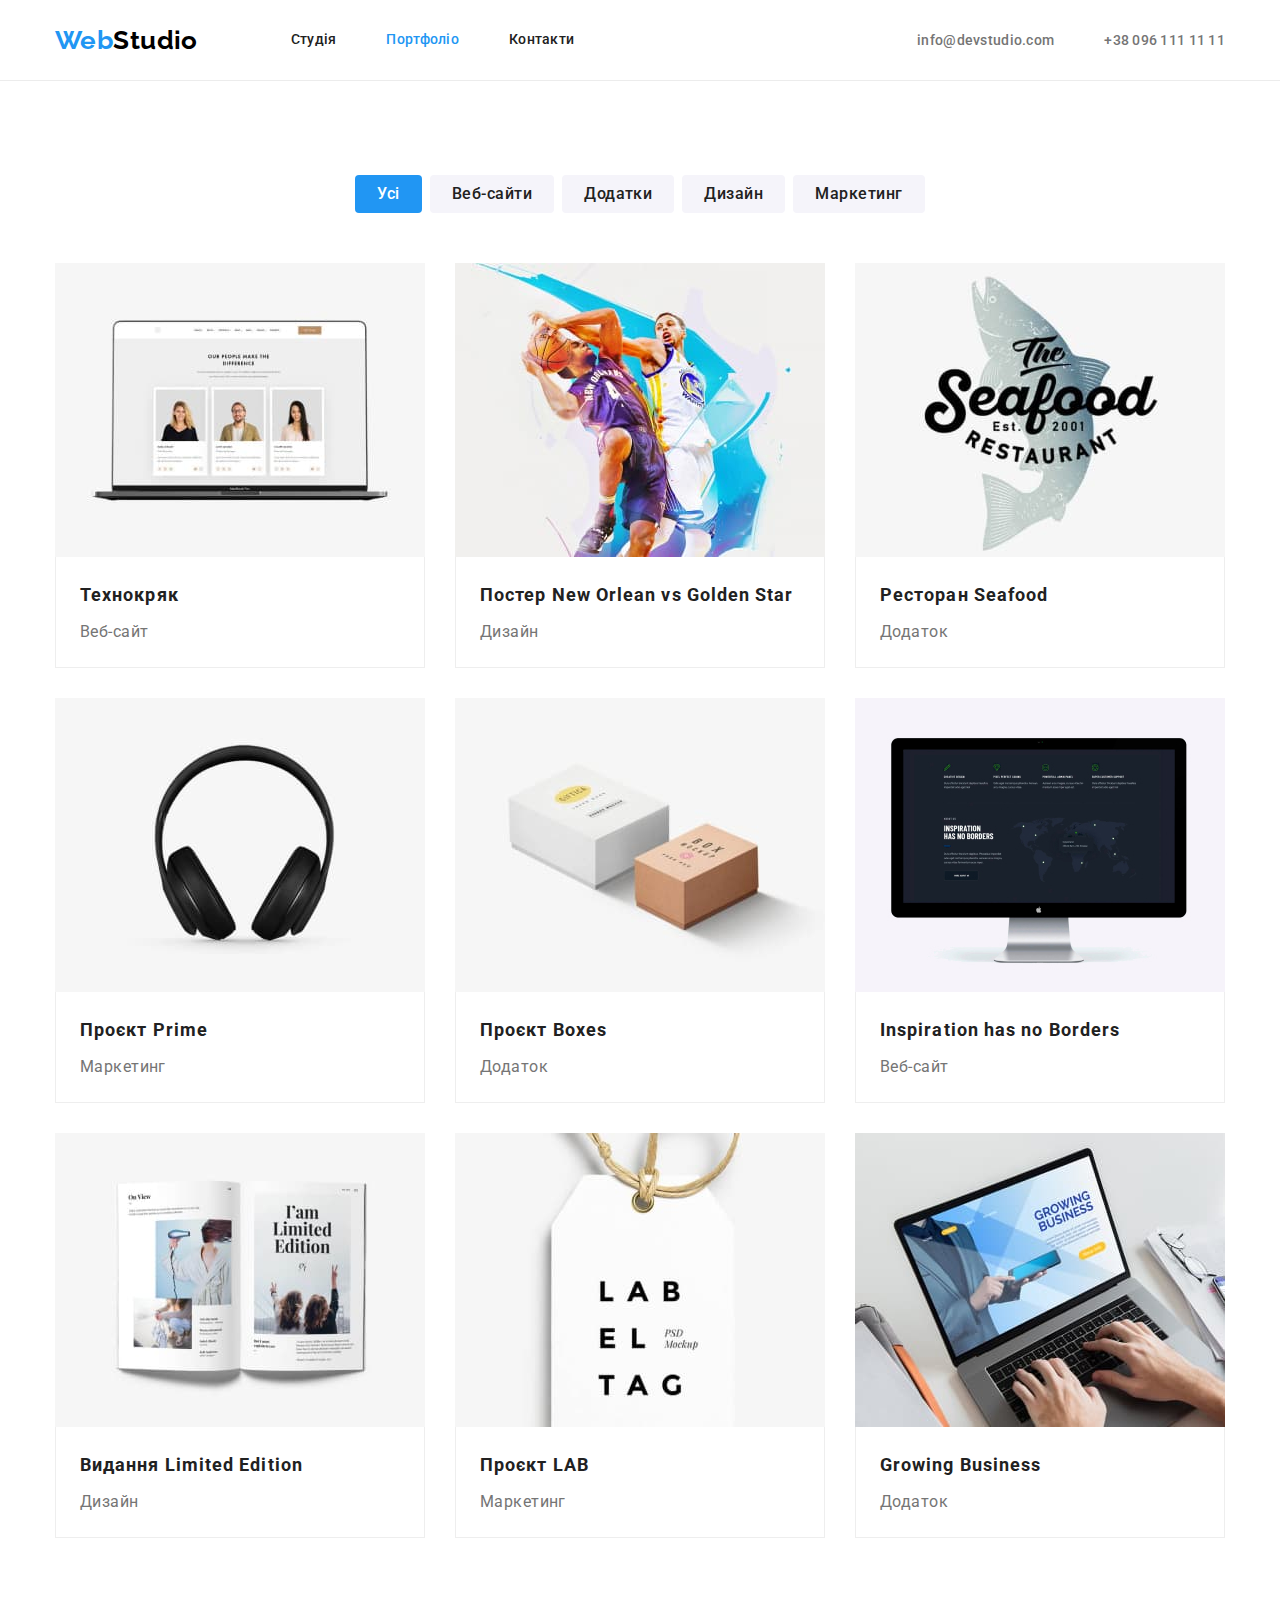
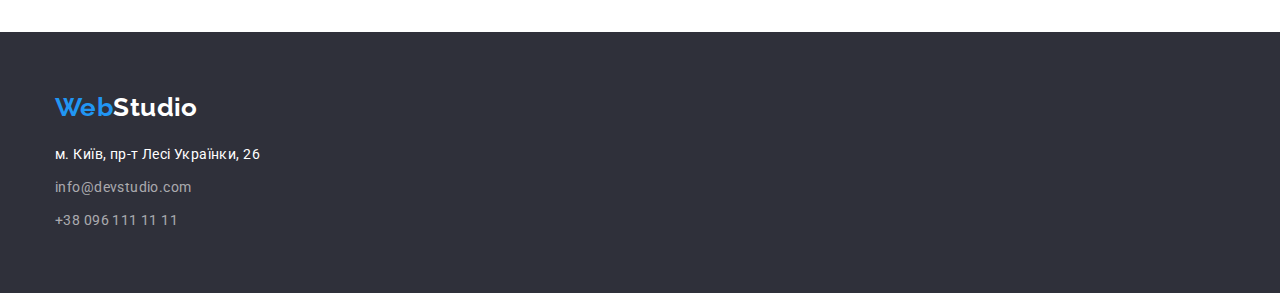
==== portfolio.html @ 35ef3c50 "імпорт файлів з ДЗ-3" ====
<!DOCTYPE html>
<html lang="uk">
  <head>
    <meta charset="UTF-8" />
    <meta http-equiv="X-UA-Compatible" content="IE=edge" />
    <meta name="viewport" content="width=device-width, initial-scale=1.0" />
    <title>Портфоліо</title>
    <!-- Спочатку шрифти -->
    <link rel="preconnect" href="https://fonts.googleapis.com" />
    <link rel="preconnect" href="https://fonts.gstatic.com" crossorigin />
    <link
      href="https://fonts.googleapis.com/css2?family=Raleway:wght@700&family=Roboto:wght@400;500;700;900&display=swap"
      rel="stylesheet"
    />
    <!-- Потім нормалізатор -->
    <link
      rel="stylesheet"
      href="https://cdnjs.cloudflare.com/ajax/libs/modern-normalize/1.1.0/modern-normalize.min.css"
    />
    <!-- Потім свої стилі -->
    <link rel="stylesheet" href="./css/styles.css" />
  </head>
  <body>
    <!-- ========== ХЕДЕР =========== -->
    <header class="heder-border">
      <div class="contaner header-nav">
        <nav>
          <a class="logo" href="./index.html">Web<span>Studio</span></a>
          <ul class="site-nav">
            <li><a href="./index.html">Студія</a></li>
            <li><a class="current" href="#">Портфоліо</a></li>
            <li><a href="#">Контакти</a></li>
          </ul>
        </nav>
        <ul class="auth-nav">
          <li><a href="mailto:info@devstudio.com">info@devstudio.com</a></li>
          <li><a href="tel:+380961111111">+38 096 111 11 11</a></li>
        </ul>
      </div>
    </header>
    <main>
      <!-- ========== ПОРТФОЛІО =========== -->
      <section class="section portfolio-list">
        <div class="contaner">
          <h1 class="visually-hidden">Портфоліо</h1>
          <ul class="button-filter">
            <li>
              <button class="button active" type="button">Усі</button>
            </li>
            <li>
              <button class="button passive" type="button">Веб-сайти</button>
            </li>
            <li>
              <button class="button passive" type="button">Додатки</button>
            </li>
            <li>
              <button class="button passive" type="button">Дизайн</button>
            </li>
            <li>
              <button class="button passive" type="button">Маркетинг</button>
            </li>
          </ul>

          <ul class="project-list">
            <li>
              <a href="#">
                <img
                  src="./images/portfolio/portfolio-1.jpg"
                  alt="Три фотографії людей на екрані ноутбука"
                />
                <div class="card-discription">
                  <h2>Технокряк</h2>
                  <p>Веб-сайт</p>
                </div>
              </a>
            </li>

            <li>
              <a href="#">
                <img
                  src="./images/portfolio/portfolio-2.jpg"
                  alt="Двоє чоловіків грають в баскетбол"
                />
                <div class="card-discription">
                  <h2>Постер New Orlean vs Golden Star</h2>
                  <p>Дизайн</p>
                </div>
              </a>
            </li>

            <li>
              <a href="#">
                <img
                  src="./images/portfolio/portfolio-3.jpg"
                  alt="Логотип ресторану морепродуктів"
                />
                <div class="card-discription">
                  <h2>Ресторан Seafood</h2>
                  <p>Додаток</p>
                </div>
              </a>
            </li>

            <li>
              <a href="#">
                <img
                  src="./images/portfolio/portfolio-4.jpg"
                  alt="Великі чорні навушники на білому фоні"
                />
                <div class="card-discription">
                  <h2>Проєкт Prime</h2>
                  <p>Маркетинг</p>
                </div>
              </a>
            </li>

            <li>
              <a href="#">
                <img
                  src="./images/portfolio/portfolio-5.jpg"
                  alt="Біла і коричнева картонна коробка лежать попуч"
                />
                <div class="card-discription">
                  <h2>Проєкт Boxes</h2>
                  <p>Додаток</p>
                </div>
              </a>
            </li>

            <li>
              <a href="#">
                <img
                  src="./images/portfolio/portfolio-6.jpg"
                  alt="Чорний монітор з зображенням відкритого сайту"
                />
                <div class="card-discription">
                  <h2>Inspiration has no Borders</h2>
                  <p>Веб-сайт</p>
                </div>
              </a>
            </li>

            <li>
              <a href="#">
                <img src="./images/portfolio/portfolio-7.jpg" alt="Фото розкритого журналу" />

                <div class="card-discription">
                  <h2>Видання Limited Edition</h2>
                  <p>Дизайн</p>
                </div>
              </a>
            </li>

            <li>
              <a href="#">
                <img
                  src="./images/portfolio/portfolio-8.jpg"
                  alt="Біла бірка з написом назви проекту"
                />
                <div class="card-discription">
                  <h2>Проєкт LAB</h2>
                  <p>Маркетинг</p>
                </div>
              </a>
            </li>

            <li>
              <a href="#">
                <img
                  src="./images/portfolio/portfolio-9.jpg"
                  alt="Руки на клавіатурі ноутбука, відкрита сторінка сайту"
                />
                <div class="card-discription">
                  <h2>Growing Business</h2>
                  <p>Додаток</p>
                </div>
              </a>
            </li>
          </ul>
        </div>
      </section>
    </main>

    <!-- ========== ФУТЕР =========== -->
    <footer class="footer">
      <div class="contaner">
        <a class="logo" href="./index.html">Web<span>Studio</span></a>
        <address>
          <ul class="list">
            <li>
              <a
                class="adress"
                href="https://goo.gl/maps/CPtrU1FHBa2aNyZL9"
                target="_blank"
                rel="noopener noreferrer nofollow"
              >
                м. Київ, пр-т Лесі Українки, 26</a
              >
            </li>
            <li><a class="contacts" href="mailto:info@devstudio.com">info@devstudio.com</a></li>
            <li><a class="contacts" href="tel:+380961111111">+38 096 111 11 11</a></li>
          </ul>
        </address>
      </div>
    </footer>
  </body>
</html>
---- css/styles.css ----
/* ===== ОБНУЛЕННЯ ===== */
ul,
ol {
  list-style: none;
  padding: 0;
  margin: 0;
}

a {
  text-decoration: none;
}

img {
  display: block;
  max-width: 100%;
  height: auto;
}

.button {
  /* font-family: inherit; */
  cursor: pointer;
}

h1,
h2,
h3,
h4,
h5,
h6,
p {
  margin-top: 0;
  margin-bottom: 0;
}
/* ===== /ОБНУЛЕННЯ ===== */

:root {
  --primery-text-color: #212121;
  --secondary-text-color: #757575;
  --footer-contacts-color: rgba(255, 255, 255, 0.6);
  --accent-color: #2196f3;

  --primery-bg-color: #ffffff;
  --secondary-bg-color: #2f303a;

  --logo-text-black: #000000;
  --taam-bg-color: #f5f4fa;
  --btn-passive-bg-color: #f5f4fa;

  --project-list-border-color: #eeeeee;
}

body {
  background-color: var(--primery-bg-color);
  color: var(--primery-text-color);
  font-family: 'Roboto', sans-serif;
  font-size: 14px;
  letter-spacing: 0.03em;
}

/* ========== Контейнери і Флексбокси =========== */
.contaner {
  width: 1200px;
  padding-left: 15px;
  padding-right: 15px;
  margin: 0 auto;
}

/* ========== ХЕДЕР =========== */

nav {
  display: flex;
  align-items: center;
}

.header-nav {
  display: flex;
  align-items: center;
}

.heder-border {
  border-bottom: 1px solid #ececec;
}

.logo {
  color: var(--accent-color);
  font-family: 'Raleway', sans-serif;
  font-weight: 700;
  font-size: 26px;
  line-height: 1.19;
}

.logo span {
  color: var(--logo-text-black);
}

.site-nav {
  display: flex;
  align-items: center;
  margin-left: 93px;
}

.site-nav li:not(:last-child) {
  margin-right: 50px;
}

.site-nav a {
  display: block;
  color: var(--primery-text-color);
  font-weight: 500;
  line-height: 1.14;
  letter-spacing: 0.02em;
  padding-top: 32px;
  padding-bottom: 32px;
}

.site-nav a:hover,
.site-nav a:focus {
  color: var(--accent-color);
}

.site-nav a.current {
  color: var(--accent-color);
}

.auth-nav {
  display: flex;
  margin-left: auto;
}

.auth-nav li + li {
  margin-left: 50px;
}

.auth-nav a {
  color: var(--secondary-text-color);
  font-weight: 500;
  line-height: 1.14;
  letter-spacing: 0.02em;
}

.auth-nav a:hover,
.auth-nav a:focus {
  color: var(--accent-color);
}

/* ========== ГЕРОЙ =========== */
.section.hero {
  background-color: var(--secondary-bg-color);
  text-align: center;

  padding: 200px 0;
}

.hero-title {
  color: var(--primery-bg-color);
  margin: 0 auto 30px;

  font-weight: 900;
  font-size: 44px;
  line-height: 1.36;

  text-transform: uppercase;
  letter-spacing: 0.06em;
  width: 696px;
}

.hero button {
  min-width: 216px;
  font-weight: 700;
  font-size: 16px;
  line-height: 1.88;
  letter-spacing: 0.06em;
  padding: 10px 32px;
  border-radius: 4px;
  border: 0px;
}

.hero button:hover,
.hero button:focus {
  color: var(--accent-color);
  background-color: var(--primery-bg-color);
}

.hero-bg {
  max-width: 1600px;
  height: 600px;
  margin-right: auto;
  margin-left: auto;
  background-image: linear-gradient(to right, rgba(47, 48, 58, 0.4), rgba(47, 48, 58, 0.4)),
    url(../images/bg-hero.jpg);
  /* background-image: url(../images/bg-hero.jpg); */
  background-size: cover;
  background-repeat: no-repeat;
}

/* ========== КНОПКА =========== */
.button.active {
  color: var(--primery-bg-color);
  background-color: var(--accent-color);
}

.button.passive {
  color: var(--primery-text-color);
  background-color: var(--btn-passive-bg-color);
}

/* ========== НАШІ ПЕРЕВАГИ =========== */

.section.features {
  padding-top: 94px;
}

.section {
  padding-top: 94px;
  padding-bottom: 94px;
}

.visually-hidden {
  position: absolute;
  white-space: nowrap;
  width: 1px;
  height: 1px;
  overflow: hidden;
  border: 0;
  padding: 0;
  clip: rect(0 0 0 0);
  clip-path: inset(50%);
  margin: -1px;
}

.section-title {
  font-size: 36px;
  line-height: 1.17;
  text-align: center;
  margin-bottom: 50px;
}

.feature-list {
  display: flex;
}

.feature-list li {
  width: 270px;
}

.feature-list li:not(:last-child) {
  margin-right: 30px;
}

.feature-list .title {
  font-size: 14px;
  line-height: 1.14;

  margin-bottom: 10px;
}

.feature-list .text {
  line-height: 1.71;
  color: var(--secondary-text-color);
}

/* ========== ЧИМ МИ ЗАЙМАЄМОСЯ =========== */

.section.work {
  padding-top: 0;
}

.work.list {
  display: flex;
}

.work.list li:not(:last-child) {
  margin-right: 30px;
}

/* ========== НАША КОМАНДА =========== */

.section.team-bg {
  background-color: var(--taam-bg-color);
  padding-top: 94px;
  margin-bottom: 0;
}

.team-list {
  display: flex;
  text-align: center;
}

.team-list li {
  background-color: var(--primery-bg-color);
  box-shadow: 0px 1px 3px rgba(0, 0, 0, 0.12), 0px 1px 1px rgba(0, 0, 0, 0.14),
    0px 2px 1px rgba(0, 0, 0, 0.2);
  border-radius: 0px 0px 4px 4px;
}

.team-list li:not(:last-child) {
  margin-right: 30px;
}

.team-list img {
  padding-bottom: 30px;
}

.team-list .title {
  font-weight: 500;
  font-size: 16px;
  line-height: 1.19;
  margin-bottom: 10px;
}

.team-list p {
  font-size: 16px;
  line-height: 1.19;
  color: var(--secondary-text-color);
  padding-bottom: 30px;
}

/* ========== ФУТЕР =========== */
.footer {
  background-color: var(--secondary-bg-color);
  padding: 60px 0;
}
.footer a {
  font-style: normal;
}

.footer .logo {
  color: var(--accent-color);
  display: inline-block;
  margin-bottom: 20px;
}

.footer .logo span,
.footer .adress {
  color: var(--primery-bg-color);
}

.footer .contacts:hover,
.footer .contacts:focus {
  color: var(--accent-color);
}

.footer .contacts {
  color: var(--footer-contacts-color);
}

address a {
  line-height: 1.71;
}

address li:not(:last-child) {
  margin-bottom: 9px;
}

/* ================================ */
/* ========== ПОРТФОЛІО =========== */
/* ================================ */
.button-filter button {
  font-weight: 500;
  font-size: 16px;
  line-height: 1.63;
  letter-spacing: 0.03em;
  padding: 6px 22px;
  border-radius: 4px;
  border: 0;
}

.button:hover,
.button:focus {
  color: var(--primery-bg-color);
  background-color: var(--accent-color);
}

.project-list {
  display: flex;
  flex-wrap: wrap;
}

.project-list h2 {
  color: var(--primery-text-color);
  font-size: 18px;
  line-height: 2;
  letter-spacing: 0.06em;
  margin-bottom: 4px;
}

.project-list p {
  color: var(--secondary-text-color);
  font-size: 16px;
  line-height: 1.88;
}

.card-discription {
  padding: 20px 24px;
  border-bottom: 1px solid var(--project-list-border-color);
  border-right: 1px solid var(--project-list-border-color);
  border-left: 1px solid var(--project-list-border-color);
}

.project-list li {
  width: 370px;
  margin-right: 30px;
  margin-bottom: 30px;
}

.project-list li:nth-last-child(-n + 3) {
  margin-bottom: 0;
}

.project-list li:nth-child(3n) {
  margin-right: 0;
}

.button-filter {
  display: flex;
  margin-bottom: 50px;
  justify-content: center;
}

.button-filter li:not(:last-child) {
  margin-right: 8px;
}

/* .project-list img {
  max-width: 100%;
  height: auto;
} */
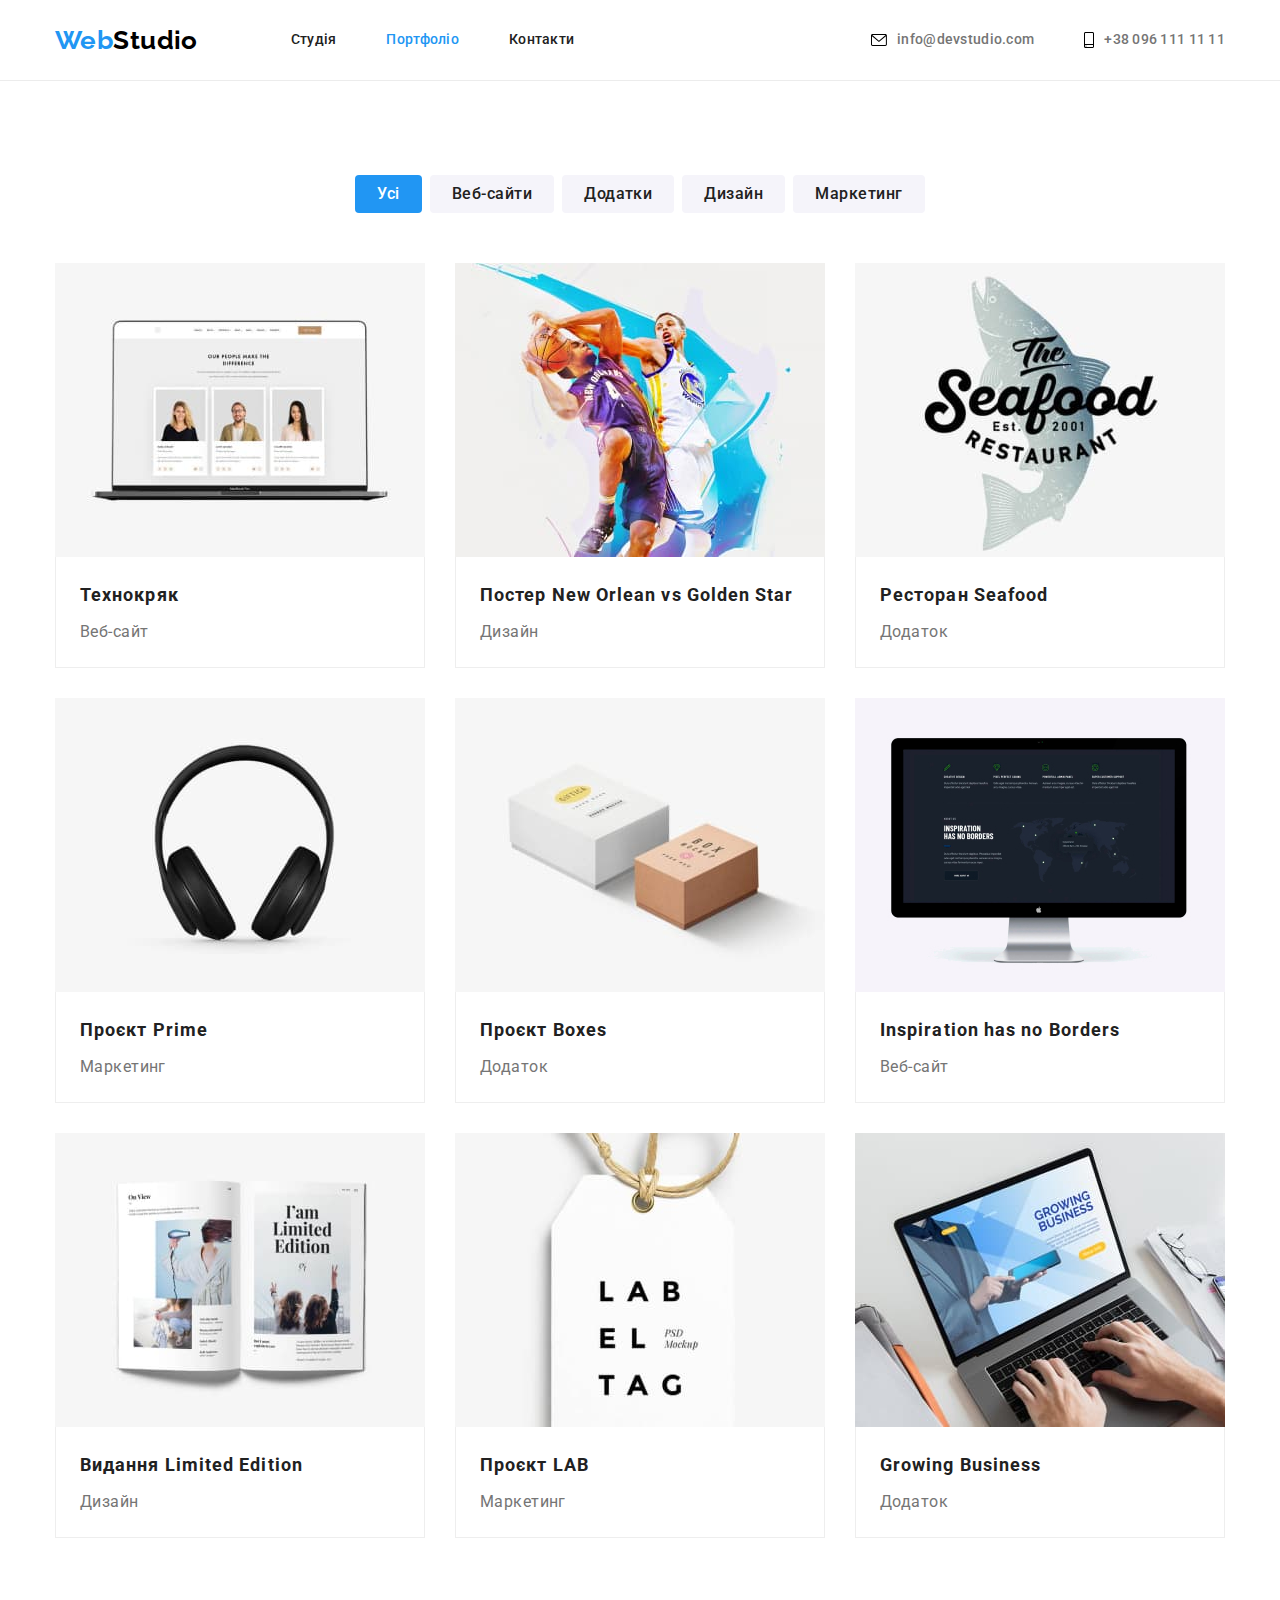
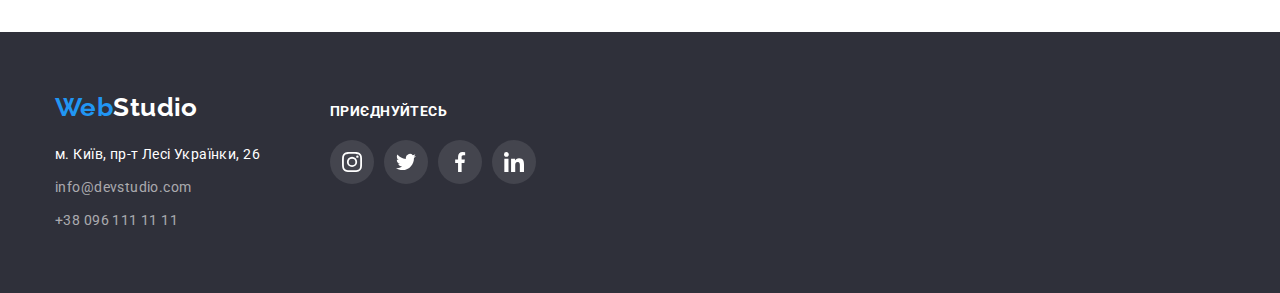
==== commit c7f9113a: "svg зроблені і все працює" ====
--- a/portfolio.html
+++ b/portfolio.html
@@ -33,8 +33,23 @@
           </ul>
         </nav>
         <ul class="auth-nav">
-          <li><a href="mailto:info@devstudio.com">info@devstudio.com</a></li>
-          <li><a href="tel:+380961111111">+38 096 111 11 11</a></li>
+          <li>
+            <a href="mailto:info@devstudio.com">
+              <svg width="16" height="12">
+                <use href="./images/sprite.svg#email"></use>
+              </svg>
+              info@devstudio.com</a
+            >
+          </li>
+          <li>
+            <a href="tel:+380961111111">
+              <svg width="10" height="16">
+                <use href="./images/sprite.svg#smartphone"></use>
+              </svg>
+
+              +38 096 111 11 11</a
+            >
+          </li>
         </ul>
       </div>
     </header>
@@ -184,23 +199,61 @@
     <!-- ========== ФУТЕР =========== -->
     <footer class="footer">
       <div class="contaner">
-        <a class="logo" href="./index.html">Web<span>Studio</span></a>
-        <address>
-          <ul class="list">
-            <li>
-              <a
-                class="adress"
-                href="https://goo.gl/maps/CPtrU1FHBa2aNyZL9"
-                target="_blank"
-                rel="noopener noreferrer nofollow"
-              >
-                м. Київ, пр-т Лесі Українки, 26</a
-              >
-            </li>
-            <li><a class="contacts" href="mailto:info@devstudio.com">info@devstudio.com</a></li>
-            <li><a class="contacts" href="tel:+380961111111">+38 096 111 11 11</a></li>
-          </ul>
-        </address>
+        <div class="footer-links">
+          <div>
+            <a class="logo" href="./index.html">Web<span>Studio</span></a>
+            <address>
+              <ul class="list">
+                <li>
+                  <a
+                    class="adress"
+                    href="https://goo.gl/maps/CPtrU1FHBa2aNyZL9"
+                    target="_blank"
+                    rel="noopener noreferrer nofollow"
+                  >
+                    м. Київ, пр-т Лесі Українки, 26</a
+                  >
+                </li>
+                <li><a class="contacts" href="mailto:info@devstudio.com">info@devstudio.com</a></li>
+                <li><a class="contacts" href="tel:+380961111111">+38 096 111 11 11</a></li>
+              </ul>
+            </address>
+          </div>
+
+          <div>
+            <h3 class="join">приєднуйтесь</h3>
+            <ul class="social-list-footer">
+              <li>
+                <a class="social-link-footer" href="#">
+                  <svg class="social-icon" width="20" height="20">
+                    <use href="./images/sprite.svg#instagram"></use>
+                  </svg>
+                </a>
+              </li>
+              <li>
+                <a class="social-link-footer" href="#">
+                  <svg class="social-icon" width="20" height="20">
+                    <use href="./images/sprite.svg#twitter"></use>
+                  </svg>
+                </a>
+              </li>
+              <li>
+                <a class="social-link-footer" href="#">
+                  <svg class="social-icon" width="20" height="20">
+                    <use href="./images/sprite.svg#facebook"></use>
+                  </svg>
+                </a>
+              </li>
+              <li>
+                <a class="social-link-footer" href="#">
+                  <svg class="social-icon" width="20" height="20">
+                    <use href="./images/sprite.svg#linkedin"></use>
+                  </svg>
+                </a>
+              </li>
+            </ul>
+          </div>
+        </div>
       </div>
     </footer>
   </body>
--- a/css/styles.css
+++ b/css/styles.css
@@ -47,6 +47,8 @@
   --btn-passive-bg-color: #f5f4fa;
 
   --project-list-border-color: #eeeeee;
+
+  --social-icon-fill: #afb1b8;
 }
 
 body {
@@ -131,7 +133,13 @@
   margin-left: 50px;
 }
 
+.auth-nav svg {
+  margin-right: 10px;
+}
+
 .auth-nav a {
+  display: flex;
+  align-items: center;
   color: var(--secondary-text-color);
   font-weight: 500;
   line-height: 1.14;
@@ -141,11 +149,20 @@
 .auth-nav a:hover,
 .auth-nav a:focus {
   color: var(--accent-color);
+  fill: var(--accent-color);
 }
 
 /* ========== ГЕРОЙ =========== */
 .section.hero {
-  background-color: var(--secondary-bg-color);
+  max-width: 1600px;
+  height: 600px;
+  margin-right: auto;
+  margin-left: auto;
+  background-size: cover;
+  background-repeat: no-repeat;
+  background-image: linear-gradient(to right, rgba(47, 48, 58, 0.4), rgba(47, 48, 58, 0.4)),
+    url('../images/bg-hero.jpg');
+  background-color: #c4c4c4;
   text-align: center;
 
   padding: 200px 0;
@@ -179,18 +196,6 @@
 .hero button:focus {
   color: var(--accent-color);
   background-color: var(--primery-bg-color);
-}
-
-.hero-bg {
-  max-width: 1600px;
-  height: 600px;
-  margin-right: auto;
-  margin-left: auto;
-  background-image: linear-gradient(to right, rgba(47, 48, 58, 0.4), rgba(47, 48, 58, 0.4)),
-    url(../images/bg-hero.jpg);
-  /* background-image: url(../images/bg-hero.jpg); */
-  background-size: cover;
-  background-repeat: no-repeat;
 }
 
 /* ========== КНОПКА =========== */
@@ -247,6 +252,14 @@
   margin-right: 30px;
 }
 
+.feature-icon {
+  width: 270px;
+  height: 120px;
+  background-color: var(--taam-bg-color);
+  padding: 25px 100px;
+  border-radius: 4px;
+  margin-bottom: 30px;
+}
 .feature-list .title {
   font-size: 14px;
   line-height: 1.14;
@@ -286,14 +299,14 @@
   text-align: center;
 }
 
-.team-list li {
+.team-list > li {
   background-color: var(--primery-bg-color);
   box-shadow: 0px 1px 3px rgba(0, 0, 0, 0.12), 0px 1px 1px rgba(0, 0, 0, 0.14),
     0px 2px 1px rgba(0, 0, 0, 0.2);
   border-radius: 0px 0px 4px 4px;
 }
 
-.team-list li:not(:last-child) {
+.team-list > li:not(:last-child) {
   margin-right: 30px;
 }
 
@@ -312,7 +325,56 @@
   font-size: 16px;
   line-height: 1.19;
   color: var(--secondary-text-color);
+  padding-bottom: 16px;
+}
+
+.social-list {
+  display: flex;
+  margin: 0;
+  gap: 10px;
   padding-bottom: 30px;
+  justify-content: center;
+}
+
+.social-link {
+  display: flex;
+  justify-content: center;
+  align-items: center;
+  width: 44px;
+  height: 44px;
+  border-radius: 50%;
+  fill: var(--social-icon-fill);
+}
+
+.social-link:hover,
+.social-link:focus {
+  background-color: var(--accent-color);
+  fill: var(--primery-bg-color);
+}
+
+/* ========== ПОСТІЙНІ КЛІЄНТИ =========== */
+
+.clients-list {
+  display: flex;
+  gap: 30px;
+}
+
+.clients-link {
+  display: flex;
+  justify-content: center;
+  align-items: center;
+  width: 170px;
+  height: 92px;
+  border: 1px solid var(--social-icon-fill);
+  border-radius: 4px;
+  fill: var(--social-icon-fill);
+  /* currentColor */
+}
+
+.clients-link:hover,
+.clients-link:focus {
+  fill: var(--accent-color);
+  border-color: var(--accent-color);
 }
 
 /* ========== ФУТЕР =========== */
@@ -350,6 +412,51 @@
 
 address li:not(:last-child) {
   margin-bottom: 9px;
+}
+
+.footer-links {
+  display: flex;
+  align-items: baseline;
+}
+
+.footer-links div + div {
+  margin-left: 70px;
+}
+
+.join {
+  font-size: 14px;
+  line-height: 1.14;
+  text-transform: uppercase;
+  color: var(--primery-bg-color);
+  margin-bottom: 20px;
+}
+
+.social-list-footer {
+  display: flex;
+  margin: 0;
+  gap: 10px;
+}
+
+.social-list-footer li {
+  width: 44px;
+  height: 44px;
+}
+
+.social-link-footer {
+  display: flex;
+  justify-content: center;
+  align-items: center;
+  width: 100%;
+  height: 100%;
+  background-color: rgba(255, 255, 255, 0.1);
+  border-radius: 50%;
+  fill: var(--primery-bg-color);
+}
+
+.social-link-footer:hover,
+.social-link-footer:focus {
+  background-color: var(--accent-color);
+  fill: var(--primery-bg-color);
 }
 
 /* ================================ */
@@ -369,11 +476,23 @@
 .button:focus {
   color: var(--primery-bg-color);
   background-color: var(--accent-color);
+  box-shadow: 0px 3px 1px rgba(0, 0, 0, 0.1), 0px 1px 2px rgba(0, 0, 0, 0.08),
+    0px 2px 2px rgba(0, 0, 0, 0.12);
 }
 
 .project-list {
   display: flex;
   flex-wrap: wrap;
+  gap: 30px;
+}
+
+.project-list li {
+  width: 370px;
+}
+
+.project-list > li:hover {
+  box-shadow: 0px 1px 1px rgba(0, 0, 0, 0.12), 0px 4px 4px rgba(0, 0, 0, 0.06),
+    1px 4px 6px rgba(0, 0, 0, 0.16);
 }
 
 .project-list h2 {
@@ -397,19 +516,13 @@
   border-left: 1px solid var(--project-list-border-color);
 }
 
-.project-list li {
-  width: 370px;
-  margin-right: 30px;
-  margin-bottom: 30px;
-}
-
-.project-list li:nth-last-child(-n + 3) {
+/* .project-list li:nth-last-child(-n + 3) {
   margin-bottom: 0;
 }
 
 .project-list li:nth-child(3n) {
   margin-right: 0;
-}
+} */
 
 .button-filter {
   display: flex;
@@ -420,8 +533,3 @@
 .button-filter li:not(:last-child) {
   margin-right: 8px;
 }
-
-/* .project-list img {
-  max-width: 100%;
-  height: auto;
-} */
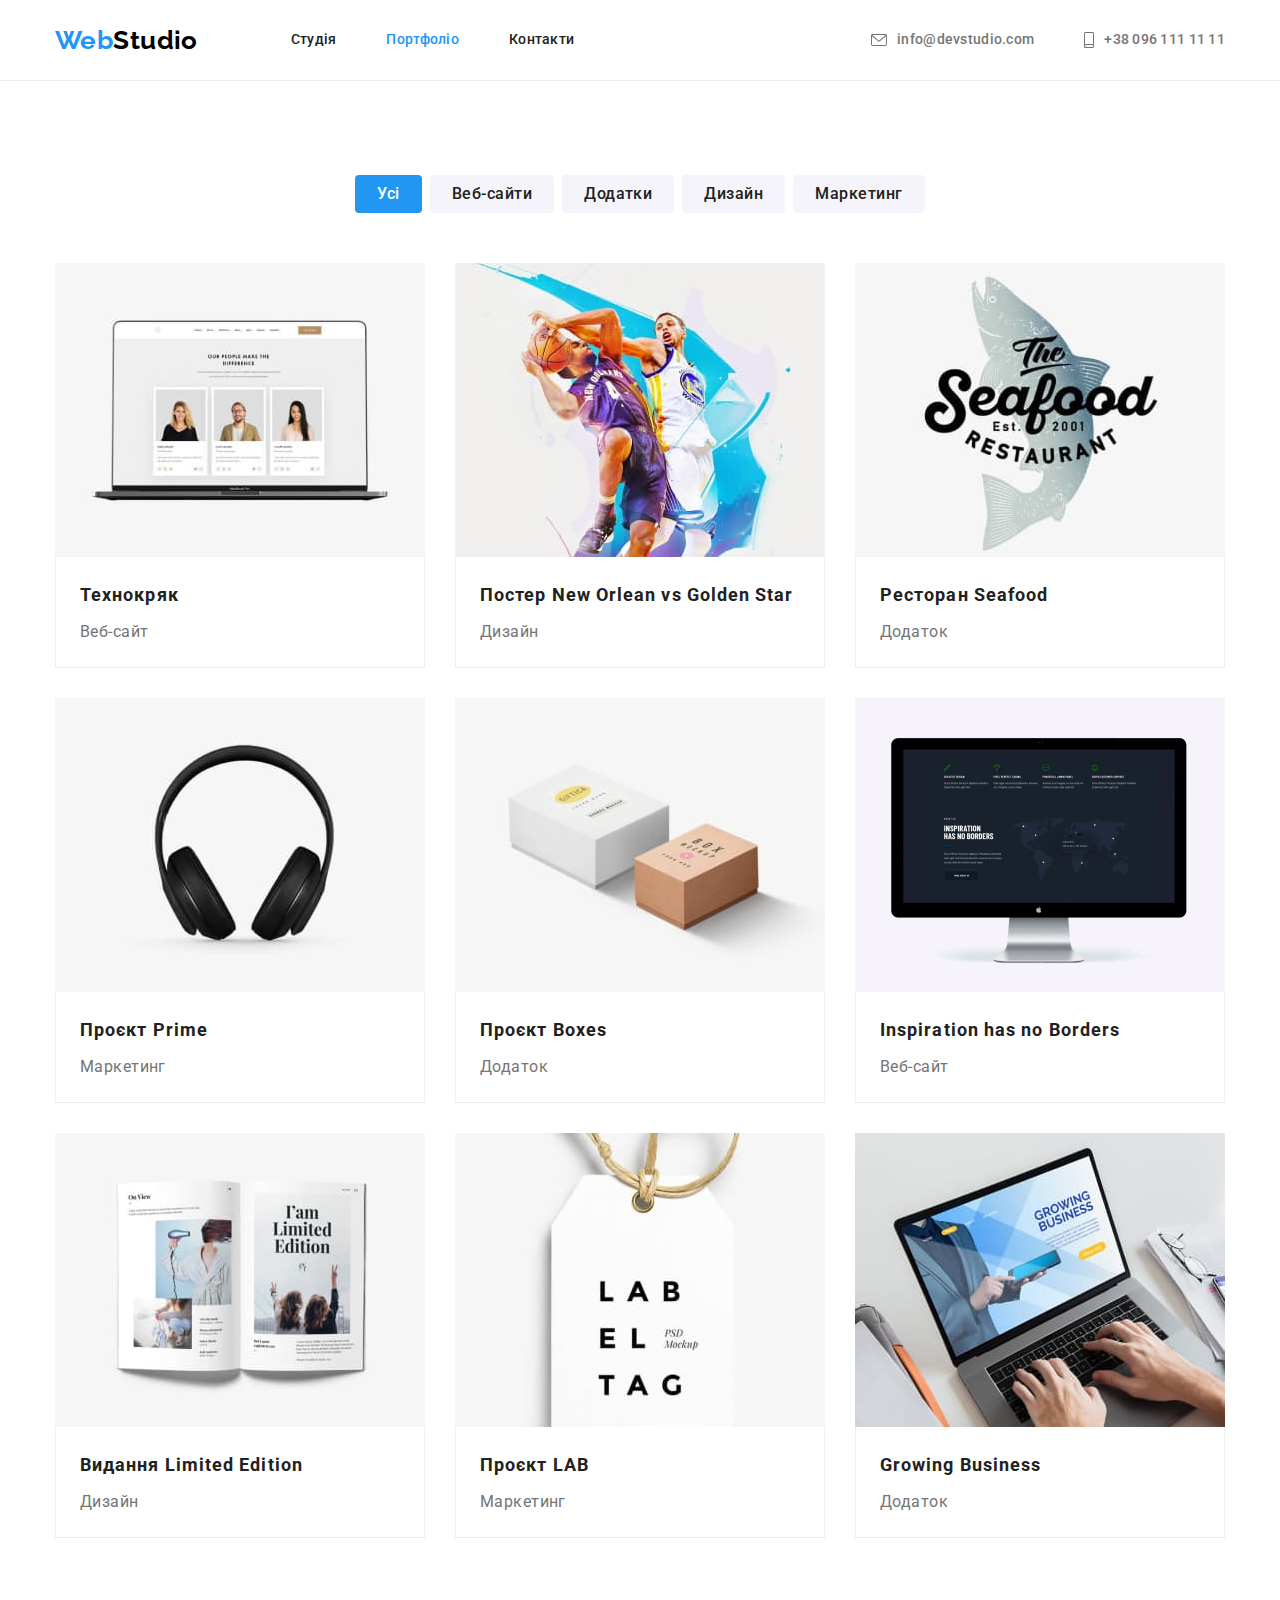
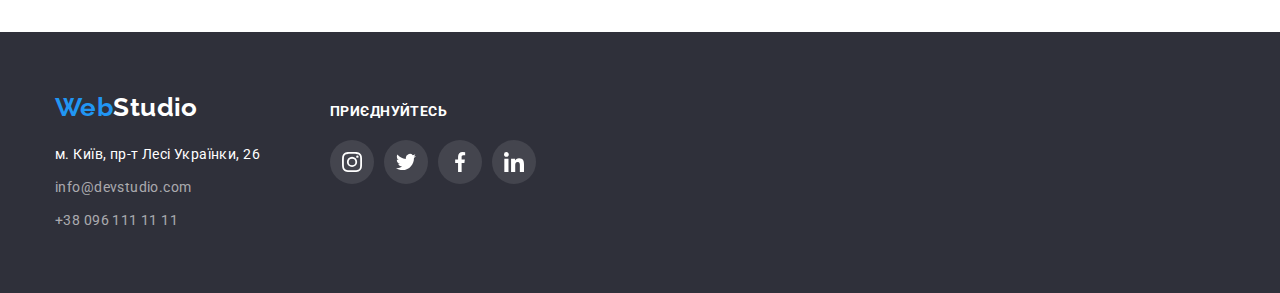
==== commit 4d9be10c: "висправлення помилок від ментора" ====
--- a/portfolio.html
+++ b/portfolio.html
@@ -78,7 +78,7 @@
 
           <ul class="project-list">
             <li>
-              <a href="#">
+              <a class="project-link" href="#">
                 <img
                   src="./images/portfolio/portfolio-1.jpg"
                   alt="Три фотографії людей на екрані ноутбука"
@@ -91,7 +91,7 @@
             </li>
 
             <li>
-              <a href="#">
+              <a class="project-link" href="#">
                 <img
                   src="./images/portfolio/portfolio-2.jpg"
                   alt="Двоє чоловіків грають в баскетбол"
@@ -104,7 +104,7 @@
             </li>
 
             <li>
-              <a href="#">
+              <a class="project-link" href="#">
                 <img
                   src="./images/portfolio/portfolio-3.jpg"
                   alt="Логотип ресторану морепродуктів"
@@ -117,7 +117,7 @@
             </li>
 
             <li>
-              <a href="#">
+              <a class="project-link" href="#">
                 <img
                   src="./images/portfolio/portfolio-4.jpg"
                   alt="Великі чорні навушники на білому фоні"
@@ -130,7 +130,7 @@
             </li>
 
             <li>
-              <a href="#">
+              <a class="project-link" href="#">
                 <img
                   src="./images/portfolio/portfolio-5.jpg"
                   alt="Біла і коричнева картонна коробка лежать попуч"
@@ -143,7 +143,7 @@
             </li>
 
             <li>
-              <a href="#">
+              <a class="project-link" href="#">
                 <img
                   src="./images/portfolio/portfolio-6.jpg"
                   alt="Чорний монітор з зображенням відкритого сайту"
@@ -156,7 +156,7 @@
             </li>
 
             <li>
-              <a href="#">
+              <a class="project-link" href="#">
                 <img src="./images/portfolio/portfolio-7.jpg" alt="Фото розкритого журналу" />
 
                 <div class="card-discription">
@@ -167,7 +167,7 @@
             </li>
 
             <li>
-              <a href="#">
+              <a class="project-link" class="project-link" href="#">
                 <img
                   src="./images/portfolio/portfolio-8.jpg"
                   alt="Біла бірка з написом назви проекту"
@@ -180,7 +180,7 @@
             </li>
 
             <li>
-              <a href="#">
+              <a class="project-link" href="#">
                 <img
                   src="./images/portfolio/portfolio-9.jpg"
                   alt="Руки на клавіатурі ноутбука, відкрита сторінка сайту"
--- a/css/styles.css
+++ b/css/styles.css
@@ -17,7 +17,6 @@
 }
 
 .button {
-  /* font-family: inherit; */
   cursor: pointer;
 }
 
@@ -135,6 +134,7 @@
 
 .auth-nav svg {
   margin-right: 10px;
+  fill: currentColor;
 }
 
 .auth-nav a {
@@ -160,6 +160,7 @@
   margin-left: auto;
   background-size: cover;
   background-repeat: no-repeat;
+  background-position: center;
   background-image: linear-gradient(to right, rgba(47, 48, 58, 0.4), rgba(47, 48, 58, 0.4)),
     url('../images/bg-hero.jpg');
   background-color: #c4c4c4;
@@ -253,18 +254,19 @@
 }
 
 .feature-icon {
-  width: 270px;
+  display: flex;
+  justify-content: center;
+  align-items: center;
   height: 120px;
   background-color: var(--taam-bg-color);
-  padding: 25px 100px;
   border-radius: 4px;
   margin-bottom: 30px;
 }
+
 .feature-list .title {
-  font-size: 14px;
   line-height: 1.14;
-
   margin-bottom: 10px;
+  text-transform: uppercase;
 }
 
 .feature-list .text {
@@ -343,7 +345,8 @@
   width: 44px;
   height: 44px;
   border-radius: 50%;
-  fill: var(--social-icon-fill);
+  color: var(--social-icon-fill);
+  fill: currentColor;
 }
 
 .social-link:hover,
@@ -367,8 +370,8 @@
   height: 92px;
   border: 1px solid var(--social-icon-fill);
   border-radius: 4px;
-  fill: var(--social-icon-fill);
-  /* currentColor */
+  color: var(--social-icon-fill);
+  fill: currentColor;
 }
 
 .clients-link:hover,
@@ -450,7 +453,8 @@
   height: 100%;
   background-color: rgba(255, 255, 255, 0.1);
   border-radius: 50%;
-  fill: var(--primery-bg-color);
+  color: var(--primery-bg-color);
+  fill: currentColor;
 }
 
 .social-link-footer:hover,
@@ -490,7 +494,12 @@
   width: 370px;
 }
 
-.project-list > li:hover {
+.project-link {
+  display: block;
+}
+
+.project-link:hover,
+.project-link:focus {
   box-shadow: 0px 1px 1px rgba(0, 0, 0, 0.12), 0px 4px 4px rgba(0, 0, 0, 0.06),
     1px 4px 6px rgba(0, 0, 0, 0.16);
 }
@@ -516,14 +525,6 @@
   border-left: 1px solid var(--project-list-border-color);
 }
 
-/* .project-list li:nth-last-child(-n + 3) {
-  margin-bottom: 0;
-}
-
-.project-list li:nth-child(3n) {
-  margin-right: 0;
-} */
-
 .button-filter {
   display: flex;
   margin-bottom: 50px;
